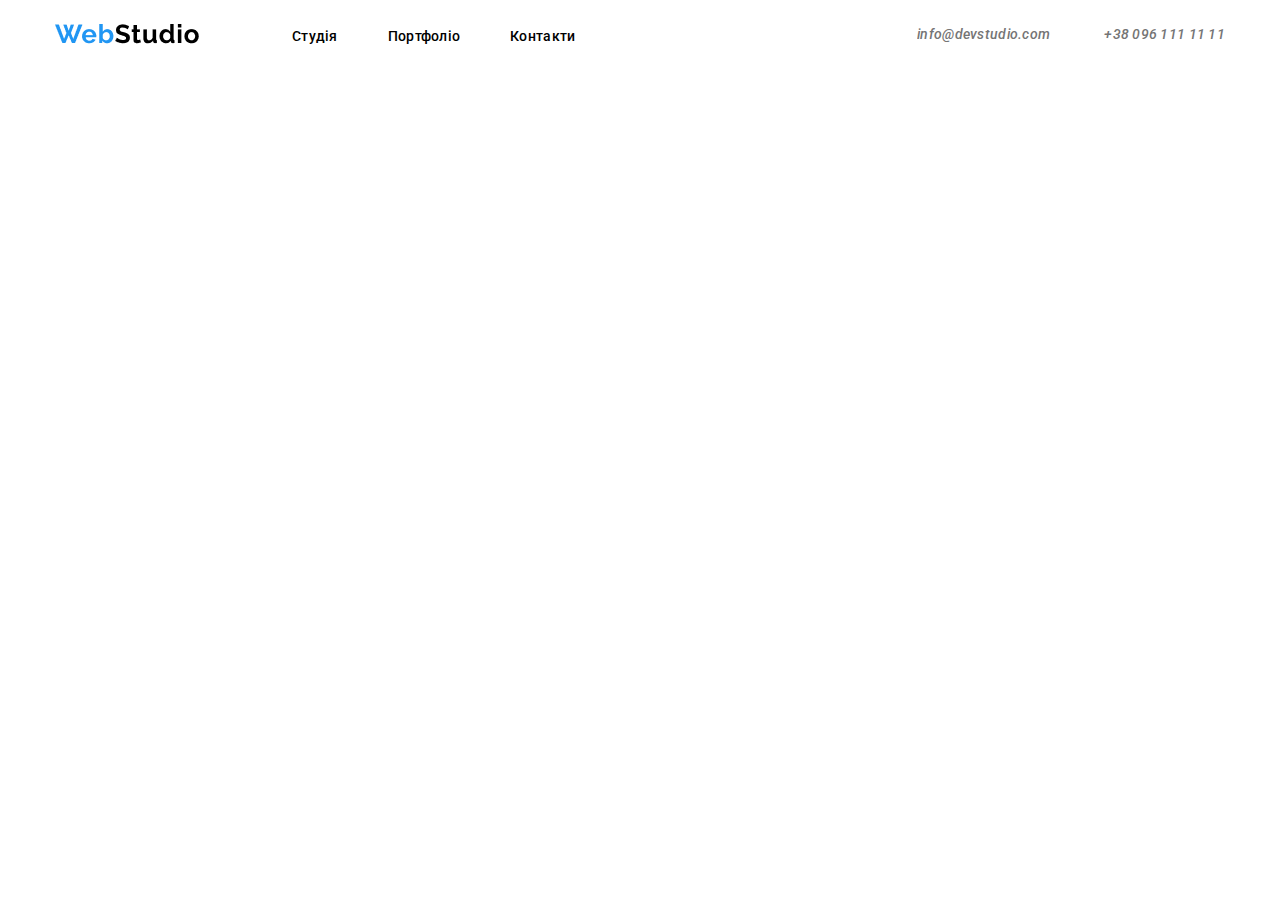
==== pages/portfolio.html @ 66026122 "Add files via upload" ====
<!DOCTYPE html>
<html lang="en">
<head>
    <meta charset="UTF-8">
    <meta name="viewport" content="width=device-width, initial-scale=1.0">
    <title>Портфоліо</title>
    <link rel="stylesheet" href="./css/portfolio.css">
</head>
<body>
    <header class="header">
        <div class="header_container">
          <div class="header_left--side">
            <a href="#"
              ><img
                class="header_left--image"
                src="./portfolioImages/WebStudio.png"
                alt="WebStudio"
            /></a>
            <ul class="header_navigation">
              <li class="header_navigation--items"><a href="../index.html">Студія</a></li>
              <li class="header_navigation--items"><a href="./pages/portfolio.html">Портфоліо</a></li>
              <li class="header_navigation--items"><a href="#">Контакти</a></li>
            </ul>
          </div>
          <div class="header_right--side">
            <address>
              <a class="header_right--link" href="mailto:info@devstudio.com"
                >info@devstudio.com</a
              >
              <a class="header_right--link" href="tel:+380961111111"
                >+38 096 111 11 11</a
              >
            </address>
          </div>
        </div>
      </header>
</body>
</html>
---- pages/css/portfolio.css ----
@import url("https://fonts.googleapis.com/css2?family=Inter:wght@100..900&family=Roboto:ital,wght@0,100;0,300;0,400;0,500;0,700;0,900;1,100;1,300;1,400;1,500;1,700;1,900&display=swap");
@import url("../css/components/reset.css");
@import url("../css/components/header.css");
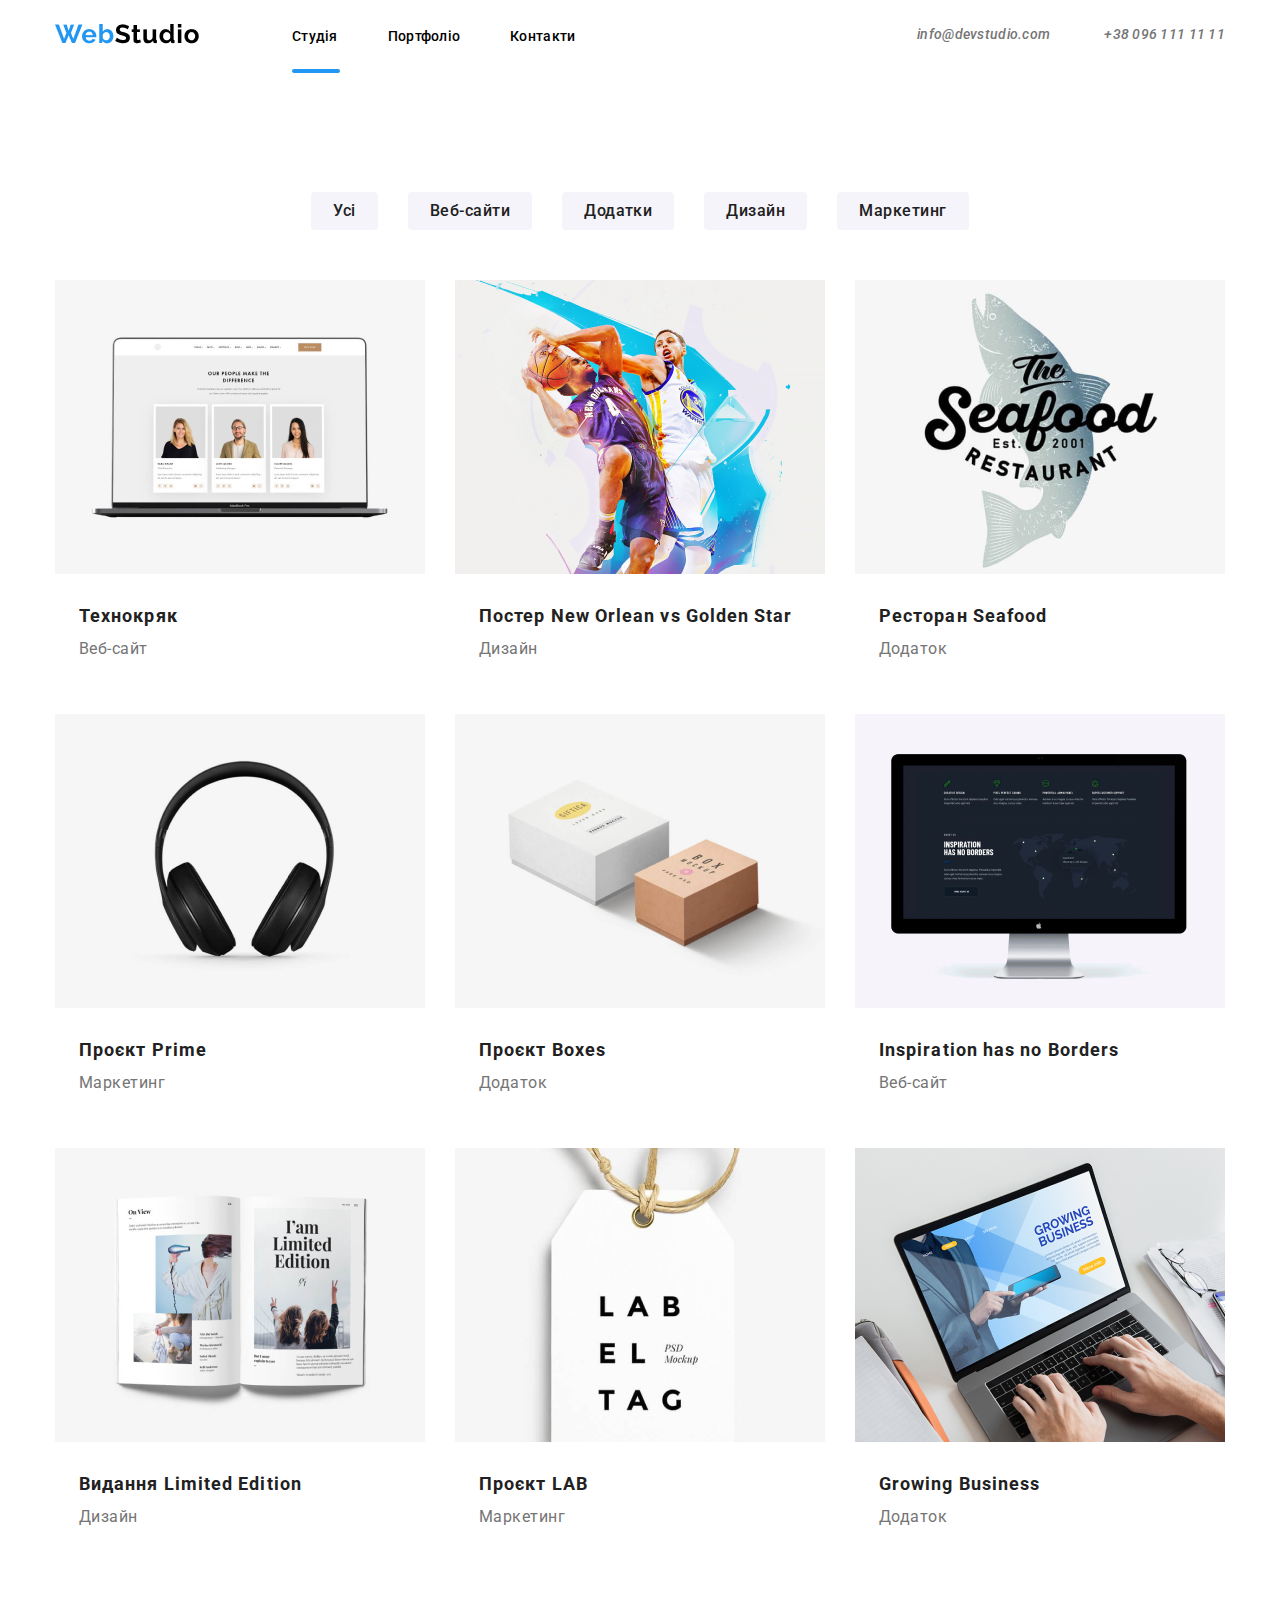
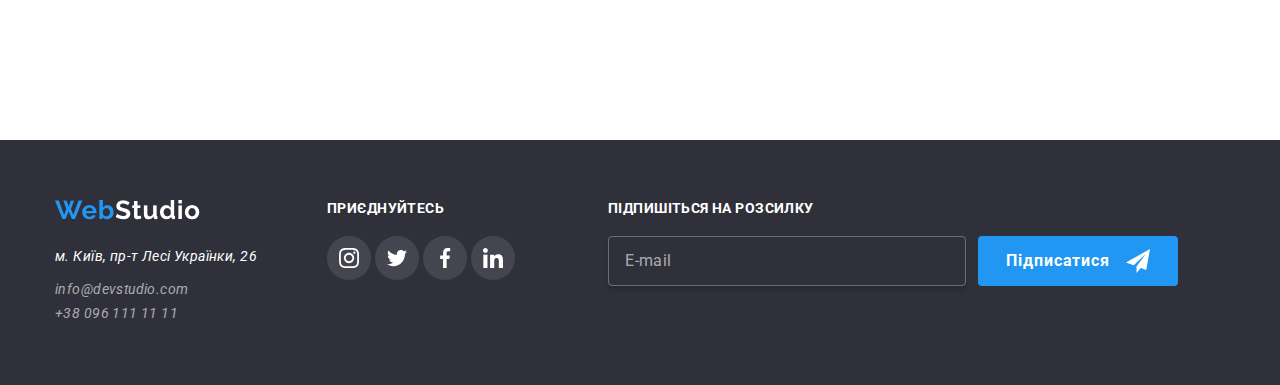
==== commit e9014c7f: "Add files via upload" ====
--- a/pages/portfolio.html
+++ b/pages/portfolio.html
@@ -1,38 +1,313 @@
 <!DOCTYPE html>
 <html lang="en">
+
 <head>
-    <meta charset="UTF-8">
-    <meta name="viewport" content="width=device-width, initial-scale=1.0">
-    <title>Портфоліо</title>
-    <link rel="stylesheet" href="./css/portfolio.css">
+  <meta charset="UTF-8">
+  <meta name="viewport" content="width=device-width, initial-scale=1.0">
+  <title>Портфоліо</title>
+  <link rel="stylesheet" href="../css/portfolio.css">
 </head>
+
 <body>
-    <header class="header">
-        <div class="header_container">
-          <div class="header_left--side">
-            <a href="#"
-              ><img
-                class="header_left--image"
-                src="./portfolioImages/WebStudio.png"
-                alt="WebStudio"
-            /></a>
-            <ul class="header_navigation">
-              <li class="header_navigation--items"><a href="../index.html">Студія</a></li>
-              <li class="header_navigation--items"><a href="./pages/portfolio.html">Портфоліо</a></li>
-              <li class="header_navigation--items"><a href="#">Контакти</a></li>
-            </ul>
-          </div>
-          <div class="header_right--side">
-            <address>
-              <a class="header_right--link" href="mailto:info@devstudio.com"
-                >info@devstudio.com</a
+  <header class="header">
+    <div class="header_container">
+      <div class="header_left--side">
+        <a href="#"><img class="header_left--image" src="./portfolioImages/WebStudio.png" alt="WebStudio" /></a>
+        <ul class="header_navigation">
+          <li class="header_navigation--items"><a href="../index.html">Студія</a></li>
+          <li class="header_navigation--items"><a href="#">Портфоліо</a></li>
+          <li class="header_navigation--items"><a href="#">Контакти</a></li>
+        </ul>
+      </div>
+      <div class="header_right--side">
+        <address>
+          <a class="header_right--link" href="mailto:info@devstudio.com">info@devstudio.com</a>
+          <a class="header_right--link" href="tel:+380961111111">+38 096 111 11 11</a>
+        </address>
+      </div>
+    </div>
+  </header>
+  <main class="main">
+    <div class="main_container">
+      <div class="main_navigation">
+        <a href="#" class="main_link">Усі</a>
+        <a href="#" class="main_link">Веб-сайти</a>
+        <a href="#" class="main_link">Додатки</a>
+        <a href="#" class="main_link">Дизайн</a>
+        <a href="#" class="main_link">Маркетинг</a>
+      </div>
+      <section class="main_second--section">
+        <div class="main_second--line">
+          <div class="card">
+            <img src="./portfolioImages/img.png" alt="card_1">
+            <h5 class="card_title">Технокряк</h5>
+            <p class="card_text">Веб-сайт</p>
+            <div class="card_hover">
+              <p class="card_hover--text">
+                Ресурс пропонує комплексні пропозиції з різним рівнем функціоналу та сервісів. Все це дозволить відвідувачу отримати
+                вичерпні відомості про компанію чи приватну особу.
+              </p>
+            </div>
+          </div>
+          <div class="card">
+            <img src="./portfolioImages/img(1).png" alt="card2">
+            <h5 class="card_title">Постер New Orlean vs Golden Star</h5>
+            <p class="card_text">Дизайн</p>
+            <div class="card_hover">
+              <p class="card_hover--text">
+                Ресурс пропонує комплексні пропозиції з різним рівнем функціоналу та сервісів. Все це дозволить відвідувачу отримати
+                вичерпні відомості про компанію чи приватну особу.
+              </p>
+            </div>
+          </div>
+          <div class="card">
+            <img src="./portfolioImages/img(2).png" alt="card3">
+            <h5 class="card_title">Ресторан Seafood</h5>
+            <p class="card_text">Додаток</p>
+            <div class="card_hover">
+              <p class="card_hover--text">
+                Ресурс пропонує комплексні пропозиції з різним рівнем функціоналу та сервісів. Все це дозволить відвідувачу отримати
+                вичерпні відомості про компанію чи приватну особу.
+              </p>
+            </div>
+          </div>
+        </div>
+        <div class="main_second--line">
+          <div class="card">
+            <img src="./portfolioImages/img(3).png" alt="card_1">
+            <h5 class="card_title">Проєкт Prime</h5>
+            <p class="card_text">Маркетинг</p>
+            <div class="card_hover">
+              <p class="card_hover--text">
+                Ресурс пропонує комплексні пропозиції з різним рівнем функціоналу та сервісів. Все це дозволить відвідувачу отримати
+                вичерпні відомості про компанію чи приватну особу.
+              </p>
+            </div>
+          </div>
+          <div class="card">
+            <img src="./portfolioImages/img(4).png" alt="card2">
+            <h5 class="card_title">Проєкт Boxes</h5>
+            <p class="card_text">Додаток</p>
+            <div class="card_hover">
+              <p class="card_hover--text">
+                Ресурс пропонує комплексні пропозиції з різним рівнем функціоналу та сервісів. Все це дозволить відвідувачу отримати
+                вичерпні відомості про компанію чи приватну особу.
+              </p>
+            </div>
+          </div>
+          <div class="card">
+            <img src="./portfolioImages/img(5).png" alt="card3">
+            <h5 class="card_title">Inspiration has no Borders</h5>
+            <p class="card_text">Веб-сайт</p>
+            <div class="card_hover">
+              <p class="card_hover--text">
+                Ресурс пропонує комплексні пропозиції з різним рівнем функціоналу та сервісів. Все це дозволить відвідувачу отримати
+                вичерпні відомості про компанію чи приватну особу.
+              </p>
+            </div>
+          </div>
+        </div>
+        <div class="main_second--line">
+          <div class="card">
+            <img src="./portfolioImages/img(6).png" alt="card_1">
+            <h5 class="card_title">Видання Limited Edition</h5>
+            <p class="card_text">Дизайн</p>
+            <div class="card_hover">
+              <p class="card_hover--text">
+                Ресурс пропонує комплексні пропозиції з різним рівнем функціоналу та сервісів. Все це дозволить відвідувачу отримати
+                вичерпні відомості про компанію чи приватну особу.
+              </p>
+            </div>
+          </div>
+          <div class="card">
+            <img src="./portfolioImages/img(7).png" alt="card2">
+            <h5 class="card_title">Проєкт LAB</h5>
+            <p class="card_text">Маркетинг</p>
+            <div class="card_hover">
+              <p class="card_hover--text">
+                Ресурс пропонує комплексні пропозиції з різним рівнем функціоналу та сервісів. Все це дозволить відвідувачу отримати
+                вичерпні відомості про компанію чи приватну особу.
+              </p>
+            </div>
+          </div>
+          <div class="card">
+            <img src="./portfolioImages/img(8).png" alt="card3">
+            <h5 class="card_title">Growing Business</h5>
+            <p class="card_text">Додаток</p>
+            <div class="card_hover">
+              <p class="card_hover--text">
+                Ресурс пропонує комплексні пропозиції з різним рівнем функціоналу та сервісів. Все це дозволить відвідувачу отримати
+                вичерпні відомості про компанію чи приватну особу.
+              </p>
+            </div>
+          </div>
+        </div>
+      </section>
+    </div>
+  </main>
+  <footer>
+    <section class="footer_section">
+      <div class="footer_container">
+        <div class="footer_first">
+          <img src="../images/WebStudio-Footer.png" alt="footer_logo" />
+          <address>
+            <p class="footer_address">м. Київ, пр-т Лесі Українки, 26</p>
+            <a class="footer_contact" href="mailto:info@devstudio.com"
+              >info@devstudio.com</a
+            >
+            <a class="footer_contact" href="tel:+380961111111"
+              >+38 096 111 11 11</a
+            >
+          </address>
+        </div>
+        <div class="footer_right">
+          <div class="footer_second">
+            <h6 class="footer_second--title">Приєднуйтесь</h6>
+            <div class="card_socials">
+              <svg
+                width="44"
+                height="44"
+                viewBox="0 0 44 44"
+                fill="none"
+                xmlns="http://www.w3.org/2000/svg"
               >
-              <a class="header_right--link" href="tel:+380961111111"
-                >+38 096 111 11 11</a
+                <path
+                  d="M44 21.9999C44 28.0751 41.5376 33.5751 37.5564 37.5563C33.5751 41.5375 28.0751 43.9999 22 43.9999C15.9249 43.9999 10.4249 41.5375 6.44365 37.5563C2.46243 33.5751 0 28.0751 0 21.9999C0 15.9248 2.46243 10.4248 6.44365 6.44359C10.4249 2.46237 15.9249 -6.10352e-05 22 -6.10352e-05C28.0751 -6.10352e-05 33.5751 2.46237 37.5564 6.44359C41.5376 10.4248 44 15.9248 44 21.9999Z"
+                  fill="#FFFFFF1A"
+                />
+                <g clip-path="url(#clip0_11_3173)">
+                  <path
+                    d="M31.9804 17.8801C31.9336 16.8174 31.7617 16.0868 31.5156 15.4537C31.2616 14.7818 30.8709 14.1801 30.359 13.68C29.8589 13.1721 29.2533 12.7774 28.5891 12.5274C27.9524 12.2813 27.2256 12.1094 26.163 12.0626C25.0924 12.0118 24.7525 12 22.0371 12C19.3217 12 18.9818 12.0118 17.9152 12.0586C16.8525 12.1055 16.1219 12.2775 15.489 12.5235C14.8169 12.7774 14.2153 13.1681 13.7152 13.68C13.2073 14.1801 12.8127 14.7857 12.5626 15.4499C12.3164 16.0868 12.1446 16.8134 12.0977 17.8761C12.0469 18.9467 12.0352 19.2866 12.0352 22.002C12.0352 24.7173 12.0469 25.0572 12.0938 26.1239C12.1406 27.1865 12.3126 27.9171 12.5588 28.5502C12.8127 29.2221 13.2073 29.8238 13.7152 30.3239C14.2153 30.8318 14.8209 31.2265 15.4851 31.4765C16.1219 31.7226 16.8486 31.8945 17.9114 31.9413C18.9779 31.9883 19.3179 31.9999 22.0333 31.9999C24.7487 31.9999 25.0885 31.9883 26.1552 31.9413C27.2179 31.8945 27.9484 31.7226 28.5813 31.4765C29.9254 30.9568 30.9881 29.8941 31.5078 28.5502C31.7538 27.9133 31.9258 27.1865 31.9727 26.1239C32.0195 25.0572 32.0313 24.7173 32.0313 22.002C32.0313 19.2866 32.0273 18.9467 31.9804 17.8801ZM30.1794 26.0457C30.1364 27.0225 29.9723 27.5499 29.8356 27.9015C29.4995 28.7728 28.808 29.4643 27.9367 29.8004C27.5851 29.9372 27.0538 30.1012 26.0809 30.1441C25.026 30.1911 24.7096 30.2027 22.0411 30.2027C19.3726 30.2027 19.0522 30.1911 18.0011 30.1441C17.0244 30.1012 16.4969 29.9372 16.1453 29.8004C15.7117 29.6402 15.317 29.3862 14.9967 29.0541C14.6646 28.7298 14.4106 28.3391 14.2504 27.9055C14.1137 27.5539 13.9496 27.0225 13.9067 26.0497C13.8597 24.9948 13.8481 24.6783 13.8481 22.0097C13.8481 19.3412 13.8597 19.0209 13.9067 17.9699C13.9496 16.9932 14.1137 16.4657 14.2504 16.1141C14.4106 15.6804 14.6646 15.2859 15.0007 14.9654C15.3248 14.6333 15.7155 14.3793 16.1493 14.2192C16.5009 14.0825 17.0323 13.9184 18.0051 13.8754C19.06 13.8285 19.3765 13.8168 22.0449 13.8168C24.7174 13.8168 25.0337 13.8285 26.0848 13.8754C27.0616 13.9184 27.589 14.0825 27.9407 14.2192C28.3742 14.3793 28.7689 14.6333 29.0893 14.9654C29.4213 15.2897 29.6753 15.6804 29.8356 16.1141C29.9723 16.4657 30.1364 16.997 30.1794 17.9699C30.2263 19.0248 30.238 19.3412 30.238 22.0097C30.238 24.6783 30.2263 24.9908 30.1794 26.0457Z"
+                    fill="#AFB1B8"
+                  />
+                  <path
+                    d="M22.0371 16.8642C19.2007 16.8642 16.8994 19.1654 16.8994 22.0019C16.8994 24.8385 19.2007 27.1396 22.0371 27.1396C24.8737 27.1396 27.1749 24.8385 27.1749 22.0019C27.1749 19.1654 24.8737 16.8642 22.0371 16.8642ZM22.0371 25.3346C20.197 25.3346 18.7044 23.8422 18.7044 22.0019C18.7044 20.1617 20.197 18.6692 22.0371 18.6692C23.8774 18.6692 25.3698 20.1617 25.3698 22.0019C25.3698 23.8422 23.8774 25.3346 22.0371 25.3346Z"
+                    fill="#AFB1B8"
+                  />
+                  <path
+                    d="M28.5775 16.6611C28.5775 17.3235 28.0404 17.8605 27.3779 17.8605C26.7155 17.8605 26.1785 17.3235 26.1785 16.6611C26.1785 15.9986 26.7155 15.4617 27.3779 15.4617C28.0404 15.4617 28.5775 15.9986 28.5775 16.6611Z"
+                    fill="#AFB1B8"
+                  />
+                </g>
+                <defs>
+                  <clipPath id="clip0_11_3173">
+                    <rect
+                      width="20"
+                      height="20"
+                      fill="white"
+                      transform="translate(12 12)"
+                    />
+                  </clipPath>
+                </defs>
+              </svg>
+              <svg
+                width="44"
+                height="44"
+                viewBox="0 0 44 44"
+                fill="none"
+                xmlns="http://www.w3.org/2000/svg"
               >
-            </address>
-          </div>
-        </div>
-      </header>
+                <path
+                  d="M44 21.9999C44 28.0751 41.5376 33.5751 37.5564 37.5563C33.5751 41.5375 28.0751 43.9999 22 43.9999C15.9249 43.9999 10.4249 41.5375 6.44365 37.5563C2.46243 33.5751 0 28.0751 0 21.9999C0 15.9248 2.46243 10.4248 6.44365 6.44359C10.4249 2.46237 15.9249 -6.10352e-05 22 -6.10352e-05C28.0751 -6.10352e-05 33.5751 2.46237 37.5564 6.44359C41.5376 10.4248 44 15.9248 44 21.9999Z"
+                  fill="#FFFFFF1A"
+                />
+                <g clip-path="url(#clip0_11_3139)">
+                  <path
+                    d="M32 15.7988C31.2563 16.125 30.4637 16.3412 29.6375 16.4462C30.4875 15.9388 31.1363 15.1412 31.4412 14.18C30.6488 14.6525 29.7738 14.9863 28.8412 15.1725C28.0887 14.3713 27.0162 13.875 25.8462 13.875C23.5763 13.875 21.7487 15.7175 21.7487 17.9763C21.7487 18.3012 21.7762 18.6137 21.8438 18.9112C18.435 18.745 15.4188 17.1113 13.3925 14.6225C13.0387 15.2363 12.8313 15.9388 12.8313 16.695C12.8313 18.115 13.5625 19.3737 14.6525 20.1025C13.9937 20.09 13.3475 19.8988 12.8 19.5975C12.8 19.61 12.8 19.6262 12.8 19.6425C12.8 21.635 14.2212 23.29 16.085 23.6712C15.7512 23.7625 15.3875 23.8062 15.01 23.8062C14.7475 23.8062 14.4825 23.7913 14.2337 23.7362C14.765 25.36 16.2725 26.5538 18.065 26.5925C16.67 27.6838 14.8988 28.3412 12.9813 28.3412C12.645 28.3412 12.3225 28.3263 12 28.285C13.8162 29.4563 15.9688 30.125 18.29 30.125C25.835 30.125 29.96 23.875 29.96 18.4575C29.96 18.2762 29.9538 18.1013 29.945 17.9275C30.7588 17.35 31.4425 16.6288 32 15.7988Z"
+                    fill="#AFB1B8"
+                  />
+                </g>
+                <defs>
+                  <clipPath id="clip0_11_3139">
+                    <rect
+                      width="20"
+                      height="20"
+                      fill="white"
+                      transform="translate(12 12)"
+                    />
+                  </clipPath>
+                </defs>
+              </svg>
+              <svg
+                width="44"
+                height="44"
+                viewBox="0 0 44 44"
+                fill="none"
+                xmlns="http://www.w3.org/2000/svg"
+              >
+                <path
+                  d="M44 21.9999C44 28.0751 41.5376 33.5751 37.5564 37.5563C33.5751 41.5375 28.0751 43.9999 22 43.9999C15.9249 43.9999 10.4249 41.5375 6.44365 37.5563C2.46243 33.5751 0 28.0751 0 21.9999C0 15.9248 2.46243 10.4248 6.44365 6.44359C10.4249 2.46237 15.9249 -6.10352e-05 22 -6.10352e-05C28.0751 -6.10352e-05 33.5751 2.46237 37.5564 6.44359C41.5376 10.4248 44 15.9248 44 21.9999Z"
+                  fill="#FFFFFF1A"
+                />
+                <g clip-path="url(#clip0_11_3135)">
+                  <path
+                    d="M25.3309 15.3208H27.1567V12.1408C26.8417 12.0975 25.7584 12 24.4967 12C21.8642 12 20.0609 13.6558 20.0609 16.6992V19.5H17.1559V23.055H20.0609V32H23.6226V23.0558H26.4101L26.8526 19.5008H23.6217V17.0517C23.6226 16.0242 23.8992 15.3208 25.3309 15.3208Z"
+                    fill="#AFB1B8"
+                  />
+                </g>
+                <defs>
+                  <clipPath id="clip0_11_3135">
+                    <rect
+                      width="20"
+                      height="20"
+                      fill="white"
+                      transform="translate(12 12)"
+                    />
+                  </clipPath>
+                </defs>
+              </svg>
+              <svg
+                width="44"
+                height="44"
+                viewBox="0 0 44 44"
+                fill="none"
+                xmlns="http://www.w3.org/2000/svg"
+              >
+                <path
+                  d="M44 21.9999C44 28.0751 41.5376 33.5751 37.5564 37.5563C33.5751 41.5375 28.0751 43.9999 22 43.9999C15.9249 43.9999 10.4249 41.5375 6.44365 37.5563C2.46243 33.5751 0 28.0751 0 21.9999C0 15.9248 2.46243 10.4248 6.44365 6.44359C10.4249 2.46237 15.9249 -6.10352e-05 22 -6.10352e-05C28.0751 -6.10352e-05 33.5751 2.46237 37.5564 6.44359C41.5376 10.4248 44 15.9248 44 21.9999Z"
+                  fill="#FFFFFF1A"
+                />
+                <g clip-path="url(#clip0_11_3129)">
+                  <path
+                    d="M31.9951 32V31.9992H32.0001V24.6642C32.0001 21.0759 31.2276 18.3117 27.0326 18.3117C25.0159 18.3117 23.6626 19.4184 23.1101 20.4675H23.0517V18.6467H19.0742V31.9992H23.2159V25.3875C23.2159 23.6467 23.5459 21.9634 25.7017 21.9634C27.8259 21.9634 27.8576 23.95 27.8576 25.4992V32H31.9951Z"
+                    fill="#AFB1B8"
+                  />
+                  <path
+                    d="M12.33 18.6475H16.4766V32H12.33V18.6475Z"
+                    fill="#AFB1B8"
+                  />
+                  <path
+                    d="M14.4017 12C13.0758 12 12 13.0758 12 14.4017C12 15.7275 13.0758 16.8258 14.4017 16.8258C15.7275 16.8258 16.8033 15.7275 16.8033 14.4017C16.8025 13.0758 15.7267 12 14.4017 12V12Z"
+                    fill="#AFB1B8"
+                  />
+                </g>
+                <defs>
+                  <clipPath id="clip0_11_3129">
+                    <rect
+                      width="20"
+                      height="20"
+                      fill="white"
+                      transform="translate(12 12)"
+                    />
+                  </clipPath>
+                </defs>
+              </svg>
+            </div>
+          </div>
+          <div class="footer_third">
+            <h3 class="footer_third--title">Підпишіться на розсилку</h3>
+            <div class="footer_third--email--wrapper">
+              <input placeholder="E-mail" type="email" />
+              <button>Підписатися <svg width="24" height="24" viewBox="0 0 24 24" fill="none" xmlns="http://www.w3.org/2000/svg">
+                <path d="M24 0L0 13.5L7.66994 16.3407L19.5 5.25002L10.5017 17.3896L10.509 17.3923L10.5 17.3896V24.0001L14.8013 18.982L20.2501 21.0001L24 0Z" fill="white"/>
+                </svg>
+                </button>
+            </div>
+          </div>
+        </div>
+      </div>
+    </section>
+  </footer>
 </body>
+
 </html>--- a/css/portfolio.css
+++ b/css/portfolio.css
@@ -0,0 +1,372 @@
+@import url("https://fonts.googleapis.com/css2?family=Inter:wght@100..900&family=Roboto:ital,wght@0,100;0,300;0,400;0,500;0,700;0,900;1,100;1,300;1,400;1,500;1,700;1,900&display=swap");
+* {
+  margin: 0;
+  padding: 0;
+  box-sizing: border-box;
+}
+
+ul,
+ol {
+  list-style-type: none;
+}
+
+a {
+  text-decoration: none;
+  color: black;
+}
+
+body {
+  font-family: "Roboto", sans-serif;
+}
+
+.header {
+  padding-top: 24px;
+  padding-bottom: 25px;
+}
+.header_container {
+  width: 100%;
+  display: flex;
+  justify-content: space-between;
+  max-width: 1170px;
+  margin: 0 auto;
+}
+.header_right--side {
+  display: flex;
+  gap: 30px;
+}
+.header_right--side--part {
+  display: flex;
+  gap: 10px;
+  align-items: center;
+}
+.header_right--side--part svg {
+  transition: 0.5s;
+}
+.header_right--side--part:hover {
+  cursor: pointer;
+}
+.header_right--side--part:hover svg path {
+  fill: #2196f3;
+  transition: 0.5s;
+}
+.header_right--side--part:hover a {
+  color: #2196f3;
+}
+.header_right--link {
+  font-family: Roboto;
+  font-size: 14px;
+  font-weight: 500;
+  line-height: 16.41px;
+  letter-spacing: 0.02em;
+  text-align: left;
+  color: #757575;
+  transition: 0.5s;
+}
+.header_right--link:hover {
+  transition: 0.5s;
+  color: #2196f3;
+}
+.header_right--link:first-child {
+  margin-right: 50px;
+}
+.header_left--side {
+  display: flex;
+}
+.header_left--image {
+  margin-right: 93px;
+}
+.header_navigation {
+  display: flex;
+  align-items: center;
+}
+.header_navigation--items {
+  transition: 0.5s;
+  font-family: Roboto;
+  font-size: 14px;
+  font-weight: 500;
+  line-height: 16.41px;
+  letter-spacing: 0.02em;
+  color: #212121;
+}
+.header_navigation--items:not(:last-child) {
+  margin-right: 50px;
+}
+.header_navigation--items:first-child {
+  position: relative;
+  color: #2196F3;
+}
+.header_navigation--items:first-child::after {
+  content: "";
+  width: 48px;
+  height: 4px;
+  border-radius: 2px;
+  background-color: #2196F3;
+  display: block;
+  top: 41px;
+  position: absolute;
+}
+.header_navigation--items a {
+  transition: 0.5s;
+}
+.header_navigation--items a:hover {
+  transition: 0.5s;
+  color: #2196f3;
+}
+
+.main {
+  margin-top: 119px;
+}
+.main_container {
+  width: 100%;
+  max-width: 1170px;
+  margin: 0 auto;
+}
+.main_navigation {
+  display: flex;
+  justify-content: center;
+}
+.main_link {
+  height: 38px;
+  display: flex;
+  align-items: center;
+  justify-content: center;
+  color: #212121;
+  font-family: Roboto;
+  font-size: 16px;
+  font-weight: 500;
+  line-height: 26px;
+  letter-spacing: 0.03em;
+  text-align: center;
+  transition: 0.5s;
+  background-color: #F5F4FA;
+  padding: 6px 22px;
+  border-radius: 4px;
+  margin-bottom: 50px;
+}
+.main_link:not(:last-child) {
+  margin-right: 30px;
+}
+.main_link:hover {
+  transform: scale(1.2);
+  background-color: #2196F3;
+  color: white;
+  border-radius: 4px;
+}
+.main_second--section {
+  padding-bottom: 94px;
+}
+.main_second--line {
+  display: flex;
+  justify-content: space-between;
+}
+.main_second--line:not(:last-child) {
+  margin-bottom: 30px;
+}
+.main_second--line .card {
+  height: 404px;
+  overflow: hidden;
+  position: relative;
+}
+.main_second--line .card img {
+  margin-bottom: 20px;
+}
+.main_second--line .card_title {
+  font-family: Roboto;
+  font-size: 18px;
+  font-weight: 700;
+  line-height: 36px;
+  letter-spacing: 0.06em;
+  text-align: left;
+  color: #212121;
+}
+.main_second--line .card_text {
+  font-family: Roboto;
+  font-size: 16px;
+  font-weight: 400;
+  line-height: 30px;
+  letter-spacing: 0.03em;
+  text-align: left;
+  padding-bottom: 20px;
+  color: #757575;
+}
+.main_second--line .card_text, .main_second--line .card_title {
+  padding-left: 24px;
+}
+.main_second--line .card:hover .main_second--line .card_hover {
+  transform: translateY(0);
+  top: 0;
+  height: 75%;
+}
+.main_second--line .card_hover {
+  position: absolute;
+  bottom: 0;
+  right: 0;
+  left: 0;
+  background-color: rgba(33, 150, 243, 0.8980392157);
+  transform: translateY(100%);
+  transition: transform 0.5s ease;
+}
+.main_second--line .card_hover--text {
+  font-family: Roboto;
+  max-width: 340px;
+  font-size: 18px;
+  font-weight: 400;
+  line-height: 28px;
+  letter-spacing: 0.03em;
+  text-align: left;
+  text-underline-position: from-font;
+  -webkit-text-decoration-skip-ink: none;
+          text-decoration-skip-ink: none;
+  color: white;
+  padding: 63px 0px 63px 24px;
+}
+.main_second--line .card:hover {
+  box-shadow: 1px 4px 6px 0px rgba(0, 0, 0, 0.1607843137), 0px 4px 4px 0px rgba(0, 0, 0, 0.0588235294), 0px 1px 1px 0px rgba(0, 0, 0, 0.1215686275);
+  transition: 0.5s;
+}
+
+.footer_section {
+  background-color: #2f303a;
+  margin-top: 94px;
+}
+
+.footer_container {
+  display: flex;
+  gap: 70px;
+  width: 100%;
+  max-width: 1170px;
+  margin: 0 auto;
+  padding-top: 60px;
+  padding-bottom: 60px;
+}
+.footer_container img {
+  margin-bottom: 20px;
+}
+
+footer address {
+  display: flex;
+  flex-direction: column;
+}
+footer .card_socials {
+  justify-content: start;
+}
+footer .card_socials svg {
+  cursor: pointer;
+}
+footer .card_socials svg g path {
+  fill: #ffffff;
+  transition: 0.5s;
+}
+footer .card_socials svg path {
+  transition: 0.5s;
+}
+footer .card_socials svg:hover path {
+  fill: #2196f3;
+  transition: 0.5s;
+}
+footer .card_socials svg:hover g path {
+  fill: white;
+  transition: 0.5s;
+}
+footer .footer_address {
+  margin-bottom: 9px;
+  font-family: Roboto;
+  font-size: 14px;
+  font-weight: 400;
+  line-height: 24px;
+  letter-spacing: 0.03em;
+  color: white;
+}
+footer .footer_contact {
+  font-family: Roboto;
+  font-size: 14px;
+  font-weight: 400;
+  line-height: 24px;
+  letter-spacing: 0.03em;
+  color: rgba(255, 255, 255, 0.6);
+}
+footer .footer_contact:first-child {
+  margin-bottom: 9px;
+}
+footer .footer_second--title {
+  margin-bottom: 20px;
+  font-family: Roboto;
+  font-size: 14px;
+  font-weight: 700;
+  line-height: 16.41px;
+  letter-spacing: 0.03em;
+  text-align: left;
+  text-transform: uppercase;
+  color: #ffffff;
+}
+footer .footer_third--title {
+  margin-bottom: 20px;
+  font-family: Roboto;
+  font-size: 14px;
+  font-weight: 700;
+  line-height: 16.41px;
+  letter-spacing: 0.03em;
+  text-align: left;
+  text-underline-position: from-font;
+  -webkit-text-decoration-skip-ink: none;
+          text-decoration-skip-ink: none;
+  color: #ffffff;
+  text-transform: uppercase;
+}
+
+.footer_right {
+  display: flex;
+  gap: 93px;
+}
+
+.footer_third--email--wrapper {
+  display: flex;
+  gap: 12px;
+}
+.footer_third input {
+  width: 358px;
+  height: 50px;
+  border-radius: 4px;
+  background-color: transparent;
+  border: 1px solid rgba(255, 255, 255, 0.3019607843);
+  box-shadow: 0 4px 4px 0 rgba(0, 0, 0, 0.1490196078);
+}
+.footer_third input::-moz-placeholder {
+  padding-left: 16px;
+  font-family: Roboto;
+  font-size: 16px;
+  font-weight: 400;
+  line-height: 20px;
+  letter-spacing: 0.03em;
+  color: rgba(255, 255, 255, 0.6);
+}
+.footer_third input::placeholder {
+  padding-left: 16px;
+  font-family: Roboto;
+  font-size: 16px;
+  font-weight: 400;
+  line-height: 20px;
+  letter-spacing: 0.03em;
+  color: rgba(255, 255, 255, 0.6);
+}
+.footer_third button {
+  justify-content: center;
+  width: 200px;
+  height: 50px;
+  border-radius: 4px;
+  background-color: #2196f3;
+  color: #ffffff;
+  font-family: Roboto;
+  font-size: 16px;
+  font-weight: 700;
+  line-height: 30px;
+  letter-spacing: 0.06em;
+  text-align: center;
+  text-underline-position: from-font;
+  -webkit-text-decoration-skip-ink: none;
+          text-decoration-skip-ink: none;
+  display: flex;
+  align-items: center;
+  gap: 16px;
+  border: 0;
+}/*# sourceMappingURL=portfolio.css.map */